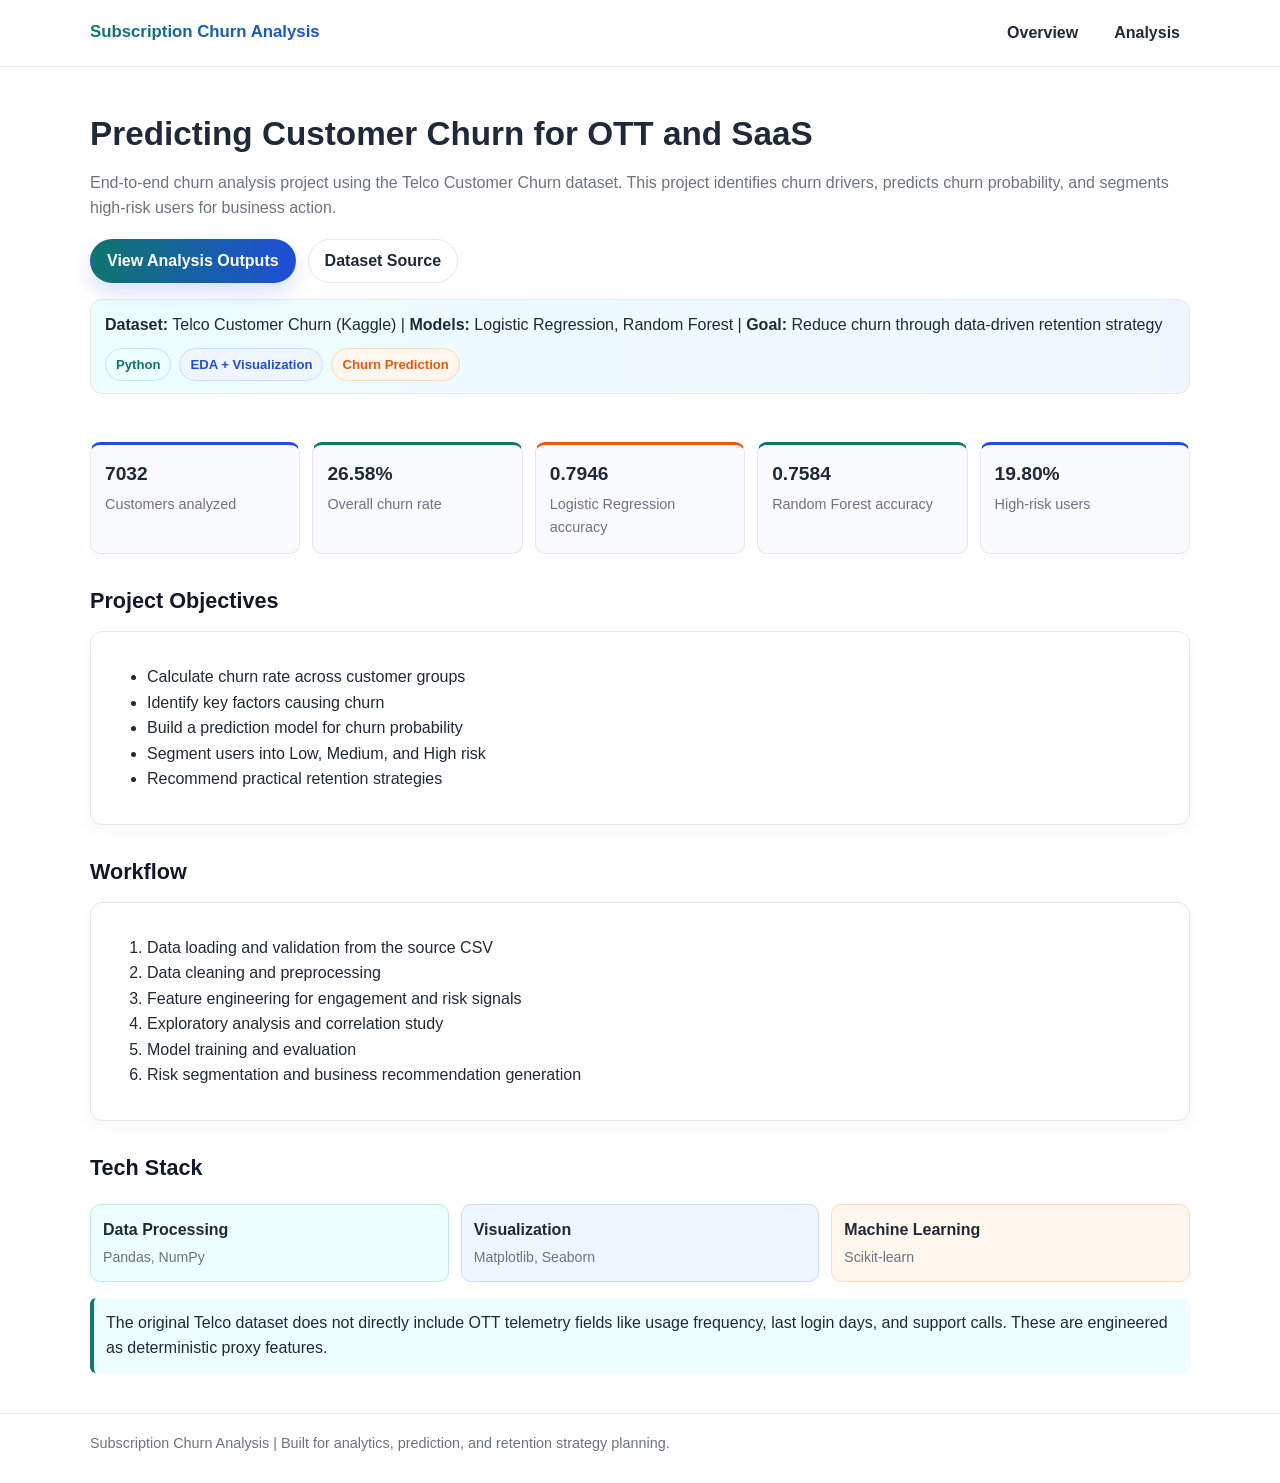
==== templates/index.html @ dae89e7d "first commit" ====
<!DOCTYPE html>
<html lang="en">
<head>
	<meta charset="UTF-8" />
	<meta name="viewport" content="width=device-width, initial-scale=1.0" />
	<title>Subscription Churn Analysis</title>
	<link rel="stylesheet" href="style.css" />
</head>
<body>
	<header>
		<div class="container nav">
			<div class="brand">Subscription Churn Analysis</div>
			<nav class="nav-links">
				<a href="index.html">Overview</a>
				<a href="analysis.html">Analysis</a>
			</nav>
		</div>
	</header>

	<main class="container">
		<section class="hero">
			<h1>Predicting Customer Churn for OTT and SaaS</h1>
			<p>
				End-to-end churn analysis project using the Telco Customer Churn dataset.
				This project identifies churn drivers, predicts churn probability, and segments
				high-risk users for business action.
			</p>
			<div class="hero-actions">
				<a class="button button-primary" href="analysis.html">View Analysis Outputs</a>
				<a class="button button-secondary" href="https://www.kaggle.com/datasets/blastchar/telco-customer-churn" target="_blank" rel="noopener noreferrer">Dataset Source</a>
			</div>
			<div class="hero-banner">
				<strong>Dataset:</strong> Telco Customer Churn (Kaggle) | <strong>Models:</strong>
				Logistic Regression, Random Forest | <strong>Goal:</strong> Reduce churn through data-driven retention strategy
				<div class="chip-row">
					<span class="chip primary">Python</span>
					<span class="chip secondary">EDA + Visualization</span>
					<span class="chip accent">Churn Prediction</span>
				</div>
			</div>
		</section>

		<section class="kpi-grid">
			<article class="kpi">
				<h3>7032</h3>
				<p>Customers analyzed</p>
			</article>
			<article class="kpi">
				<h3>26.58%</h3>
				<p>Overall churn rate</p>
			</article>
			<article class="kpi">
				<h3>0.7946</h3>
				<p>Logistic Regression accuracy</p>
			</article>
			<article class="kpi">
				<h3>0.7584</h3>
				<p>Random Forest accuracy</p>
			</article>
			<article class="kpi">
				<h3>19.80%</h3>
				<p>High-risk users</p>
			</article>
		</section>

		<section class="section">
			<h2>Project Objectives</h2>
			<div class="card">
				<ul>
					<li>Calculate churn rate across customer groups</li>
					<li>Identify key factors causing churn</li>
					<li>Build a prediction model for churn probability</li>
					<li>Segment users into Low, Medium, and High risk</li>
					<li>Recommend practical retention strategies</li>
				</ul>
			</div>
		</section>

		<section class="section">
			<h2>Workflow</h2>
			<div class="card">
				<ol>
					<li>Data loading and validation from the source CSV</li>
					<li>Data cleaning and preprocessing</li>
					<li>Feature engineering for engagement and risk signals</li>
					<li>Exploratory analysis and correlation study</li>
					<li>Model training and evaluation</li>
					<li>Risk segmentation and business recommendation generation</li>
				</ol>
			</div>
		</section>

		<section class="section">
			<h2>Tech Stack</h2>
			<div class="insight-grid">
				<article class="insight-card primary">
					<h3>Data Processing</h3>
					<p>Pandas, NumPy</p>
				</article>
				<article class="insight-card secondary">
					<h3>Visualization</h3>
					<p>Matplotlib, Seaborn</p>
				</article>
				<article class="insight-card accent">
					<h3>Machine Learning</h3>
					<p>Scikit-learn</p>
				</article>
			</div>
			<p class="note">
				The original Telco dataset does not directly include OTT telemetry fields like usage frequency,
				last login days, and support calls. These are engineered as deterministic proxy features.
			</p>
		</section>
	</main>

	<footer>
		<div class="container">
			Subscription Churn Analysis | Built for analytics, prediction, and retention strategy planning.
		</div>
	</footer>
</body>
</html>
---- templates/style.css ----
/* Clean white-theme styling for project pages */
:root {
  --bg: #ffffff;
  --text: #1f2937;
  --muted: #6b7280;
  --line: #e5e7eb;
  --primary: #0f766e;
  --secondary: #1d4ed8;
  --accent: #ea580c;
  --warn: #dc2626;
  --primary-soft: #ecfeff;
  --secondary-soft: #eff6ff;
  --accent-soft: #fff7ed;
  --card: #f9fafb;
}

* {
  box-sizing: border-box;
}

body {
  margin: 0;
  font-family: "Segoe UI", Tahoma, Geneva, Verdana, sans-serif;
  background: var(--bg);
  color: var(--text);
  line-height: 1.6;
}

.container {
  width: min(1100px, 92%);
  margin: 0 auto;
}

header {
  border-bottom: 1px solid var(--line);
  background: #fff;
  position: sticky;
  top: 0;
  z-index: 10;
}

.nav {
  display: flex;
  justify-content: space-between;
  align-items: center;
  padding: 14px 0;
}

.brand {
  font-size: 1.05rem;
  font-weight: 700;
  color: var(--primary);
  background: linear-gradient(90deg, var(--primary), var(--secondary));
  -webkit-background-clip: text;
  background-clip: text;
  color: transparent;
}

.nav-links {
  display: flex;
  gap: 16px;
}

.nav-links a {
  text-decoration: none;
  color: var(--text);
  font-weight: 600;
  padding: 6px 10px;
  border-radius: 8px;
}

.nav-links a:hover {
  color: var(--secondary);
  background: var(--secondary-soft);
}

.hero {
  padding: 40px 0 24px;
}

.hero h1 {
  margin: 0 0 10px;
  font-size: clamp(1.5rem, 2.6vw, 2.2rem);
}

.hero p {
  margin: 0;
  color: var(--muted);
}

.hero-actions {
  display: flex;
  flex-wrap: wrap;
  gap: 12px;
  margin-top: 18px;
}

.button {
  display: inline-flex;
  align-items: center;
  justify-content: center;
  min-height: 44px;
  padding: 0 16px;
  border-radius: 999px;
  border: 1px solid transparent;
  font-weight: 700;
  text-decoration: none;
  transition: transform 0.2s ease, box-shadow 0.2s ease, background-color 0.2s ease,
    color 0.2s ease, border-color 0.2s ease;
}

.button:hover {
  transform: translateY(-1px);
}

.button-primary {
  background: linear-gradient(90deg, var(--primary), var(--secondary));
  color: #fff;
  box-shadow: 0 10px 20px rgba(29, 78, 216, 0.16);
}

.button-primary:hover {
  box-shadow: 0 14px 24px rgba(29, 78, 216, 0.22);
  color: #fff;
}

.button-secondary {
  background: #fff;
  color: var(--text);
  border-color: var(--line);
}

.button-secondary:hover {
  border-color: #c9dcff;
  background: var(--secondary-soft);
  color: var(--secondary);
}

.hero-banner {
  margin-top: 16px;
  border: 1px solid var(--line);
  background: linear-gradient(90deg, var(--primary-soft), var(--secondary-soft));
  border-radius: 12px;
  padding: 12px 14px;
}

.chip-row {
  display: flex;
  flex-wrap: wrap;
  gap: 8px;
  margin-top: 10px;
}

.chip {
  font-size: 0.82rem;
  font-weight: 600;
  border: 1px solid transparent;
  border-radius: 999px;
  padding: 5px 10px;
}

.chip.primary {
  color: var(--primary);
  background: var(--primary-soft);
  border-color: #bfe7e5;
}

.chip.secondary {
  color: var(--secondary);
  background: var(--secondary-soft);
  border-color: #c9dcff;
}

.chip.accent {
  color: var(--accent);
  background: var(--accent-soft);
  border-color: #ffd9b0;
}

.kpi-grid {
  display: grid;
  grid-template-columns: repeat(5, minmax(120px, 1fr));
  gap: 12px;
  margin: 24px 0 30px;
}

.kpi {
  background: var(--card);
  border: 1px solid var(--line);
  border-radius: 10px;
  padding: 14px;
  border-top: 3px solid var(--secondary);
}

.kpi:nth-child(2n) {
  border-top-color: var(--primary);
}

.kpi:nth-child(3n) {
  border-top-color: var(--accent);
}

.kpi h3 {
  margin: 0;
  font-size: 1.2rem;
}

.kpi p {
  margin: 4px 0 0;
  color: var(--muted);
  font-size: 0.9rem;
}

.section {
  margin: 30px 0;
}

.section h2 {
  margin: 0 0 12px;
  font-size: 1.35rem;
  color: #111827;
}

.card {
  border: 1px solid var(--line);
  border-radius: 12px;
  padding: 16px;
  background: #fff;
  box-shadow: 0 6px 18px rgba(15, 23, 42, 0.04);
}

.note {
  border-left: 4px solid var(--primary);
  background: var(--primary-soft);
  padding: 12px;
  border-radius: 6px;
}

.chart-grid {
  display: grid;
  grid-template-columns: repeat(2, minmax(280px, 1fr));
  gap: 16px;
}

.chart-card {
  border: 1px solid var(--line);
  border-radius: 10px;
  background: #fff;
  overflow: hidden;
  box-shadow: 0 8px 18px rgba(15, 23, 42, 0.05);
}

.chart-card:nth-child(3n + 1) {
  border-top: 3px solid var(--secondary);
}

.chart-card:nth-child(3n + 2) {
  border-top: 3px solid var(--primary);
}

.chart-card:nth-child(3n + 3) {
  border-top: 3px solid var(--accent);
}

.chart-card img {
  width: 100%;
  display: block;
  background: #fff;
}

.chart-copy {
  padding: 12px 14px 14px;
}

.chart-copy h3 {
  margin: 0 0 6px;
  font-size: 1rem;
}

.chart-copy p {
  margin: 0;
  color: var(--muted);
  font-size: 0.92rem;
}

.chart-copy ul {
  margin: 8px 0 0;
  color: var(--muted);
  padding-left: 18px;
  font-size: 0.9rem;
}

.insight-grid {
  display: grid;
  grid-template-columns: repeat(3, minmax(180px, 1fr));
  gap: 12px;
  margin: 18px 0 10px;
}

.insight-card {
  border: 1px solid var(--line);
  border-radius: 10px;
  padding: 12px;
  background: #fff;
}

.insight-card h3 {
  margin: 0;
  font-size: 1rem;
}

.insight-card p {
  margin: 4px 0 0;
  color: var(--muted);
  font-size: 0.88rem;
}

.insight-card.primary {
  background: var(--primary-soft);
  border-color: #bfe7e5;
}

.insight-card.secondary {
  background: var(--secondary-soft);
  border-color: #c9dcff;
}

.insight-card.accent {
  background: var(--accent-soft);
  border-color: #ffd9b0;
}

footer {
  margin-top: 40px;
  border-top: 1px solid var(--line);
  color: var(--muted);
  font-size: 0.9rem;
  padding: 18px 0 28px;
}

@media (max-width: 860px) {
  .hero-actions {
    flex-direction: column;
    align-items: stretch;
  }

  .kpi-grid {
    grid-template-columns: repeat(2, minmax(140px, 1fr));
  }

  .chart-grid {
    grid-template-columns: 1fr;
  }

  .insight-grid {
    grid-template-columns: 1fr;
  }
}
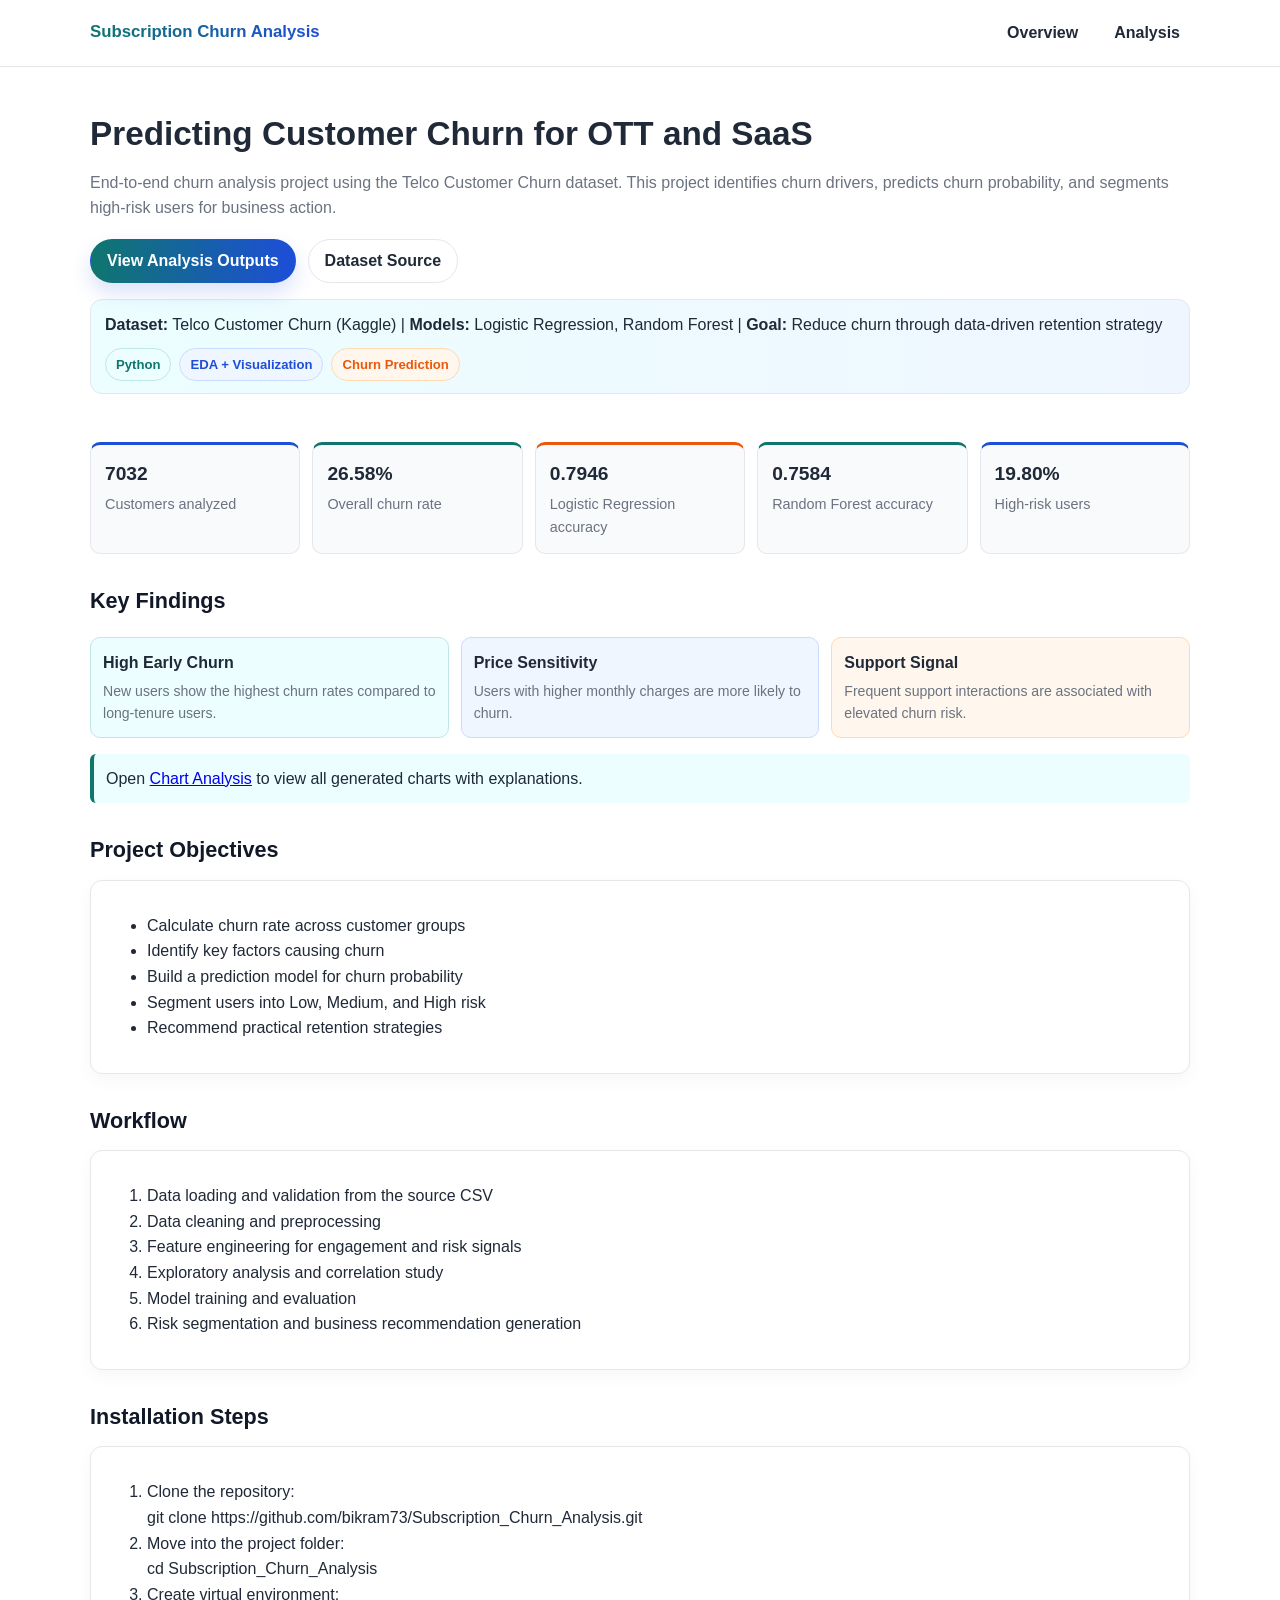
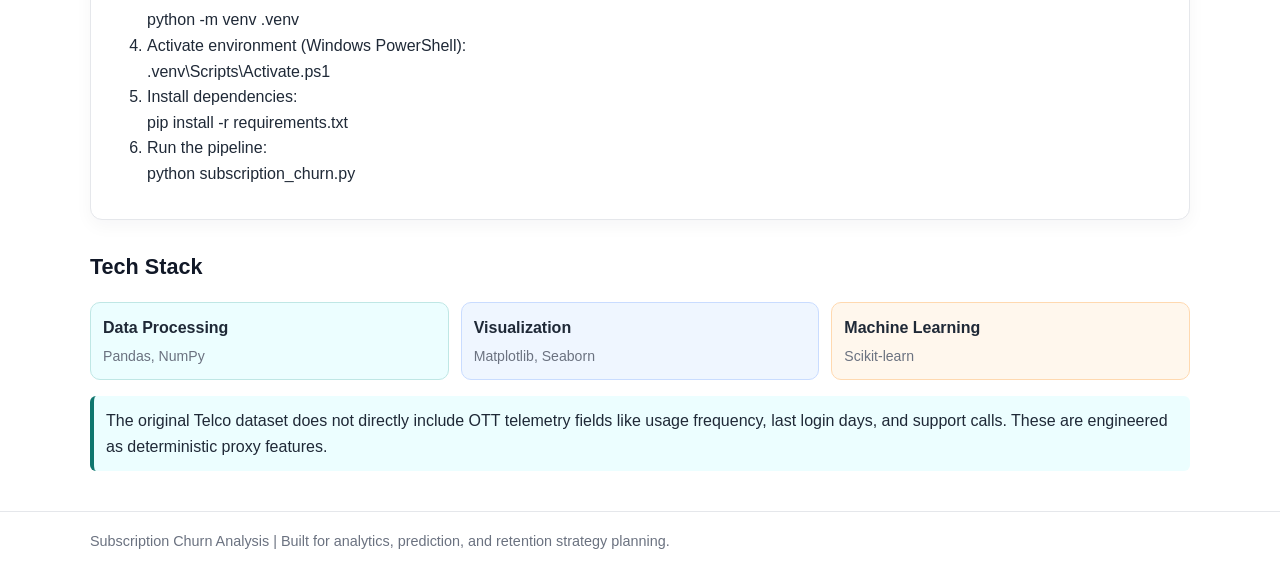
==== commit 4955edf2: "first commit" ====
--- a/templates/index.html
+++ b/templates/index.html
@@ -4,15 +4,15 @@
 	<meta charset="UTF-8" />
 	<meta name="viewport" content="width=device-width, initial-scale=1.0" />
 	<title>Subscription Churn Analysis</title>
-	<link rel="stylesheet" href="style.css" />
+	<link rel="stylesheet" href="/templates/style.css" />
 </head>
 <body>
 	<header>
 		<div class="container nav">
 			<div class="brand">Subscription Churn Analysis</div>
 			<nav class="nav-links">
-				<a href="index.html">Overview</a>
-				<a href="analysis.html">Analysis</a>
+				<a href="/">Overview</a>
+				<a href="/analysis.html">Analysis</a>
 			</nav>
 		</div>
 	</header>
@@ -26,7 +26,7 @@
 				high-risk users for business action.
 			</p>
 			<div class="hero-actions">
-				<a class="button button-primary" href="analysis.html">View Analysis Outputs</a>
+				<a class="button button-primary" href="/analysis.html">View Analysis Outputs</a>
 				<a class="button button-secondary" href="https://www.kaggle.com/datasets/blastchar/telco-customer-churn" target="_blank" rel="noopener noreferrer">Dataset Source</a>
 			</div>
 			<div class="hero-banner">
@@ -64,6 +64,27 @@
 		</section>
 
 		<section class="section">
+			<h2>Key Findings</h2>
+			<div class="insight-grid">
+				<article class="insight-card primary">
+					<h3>High Early Churn</h3>
+					<p>New users show the highest churn rates compared to long-tenure users.</p>
+				</article>
+				<article class="insight-card secondary">
+					<h3>Price Sensitivity</h3>
+					<p>Users with higher monthly charges are more likely to churn.</p>
+				</article>
+				<article class="insight-card accent">
+					<h3>Support Signal</h3>
+					<p>Frequent support interactions are associated with elevated churn risk.</p>
+				</article>
+			</div>
+			<p class="note">
+				Open <a href="/analysis.html">Chart Analysis</a> to view all generated charts with explanations.
+			</p>
+		</section>
+
+		<section class="section">
 			<h2>Project Objectives</h2>
 			<div class="card">
 				<ul>
@@ -86,6 +107,20 @@
 					<li>Exploratory analysis and correlation study</li>
 					<li>Model training and evaluation</li>
 					<li>Risk segmentation and business recommendation generation</li>
+				</ol>
+			</div>
+		</section>
+
+		<section class="section">
+			<h2>Installation Steps</h2>
+			<div class="card">
+				<ol>
+					<li>Clone the repository:<br />git clone https://github.com/bikram73/Subscription_Churn_Analysis.git</li>
+					<li>Move into the project folder:<br />cd Subscription_Churn_Analysis</li>
+					<li>Create virtual environment:<br />python -m venv .venv</li>
+					<li>Activate environment (Windows PowerShell):<br />.venv\Scripts\Activate.ps1</li>
+					<li>Install dependencies:<br />pip install -r requirements.txt</li>
+					<li>Run the pipeline:<br />python subscription_churn.py</li>
 				</ol>
 			</div>
 		</section>
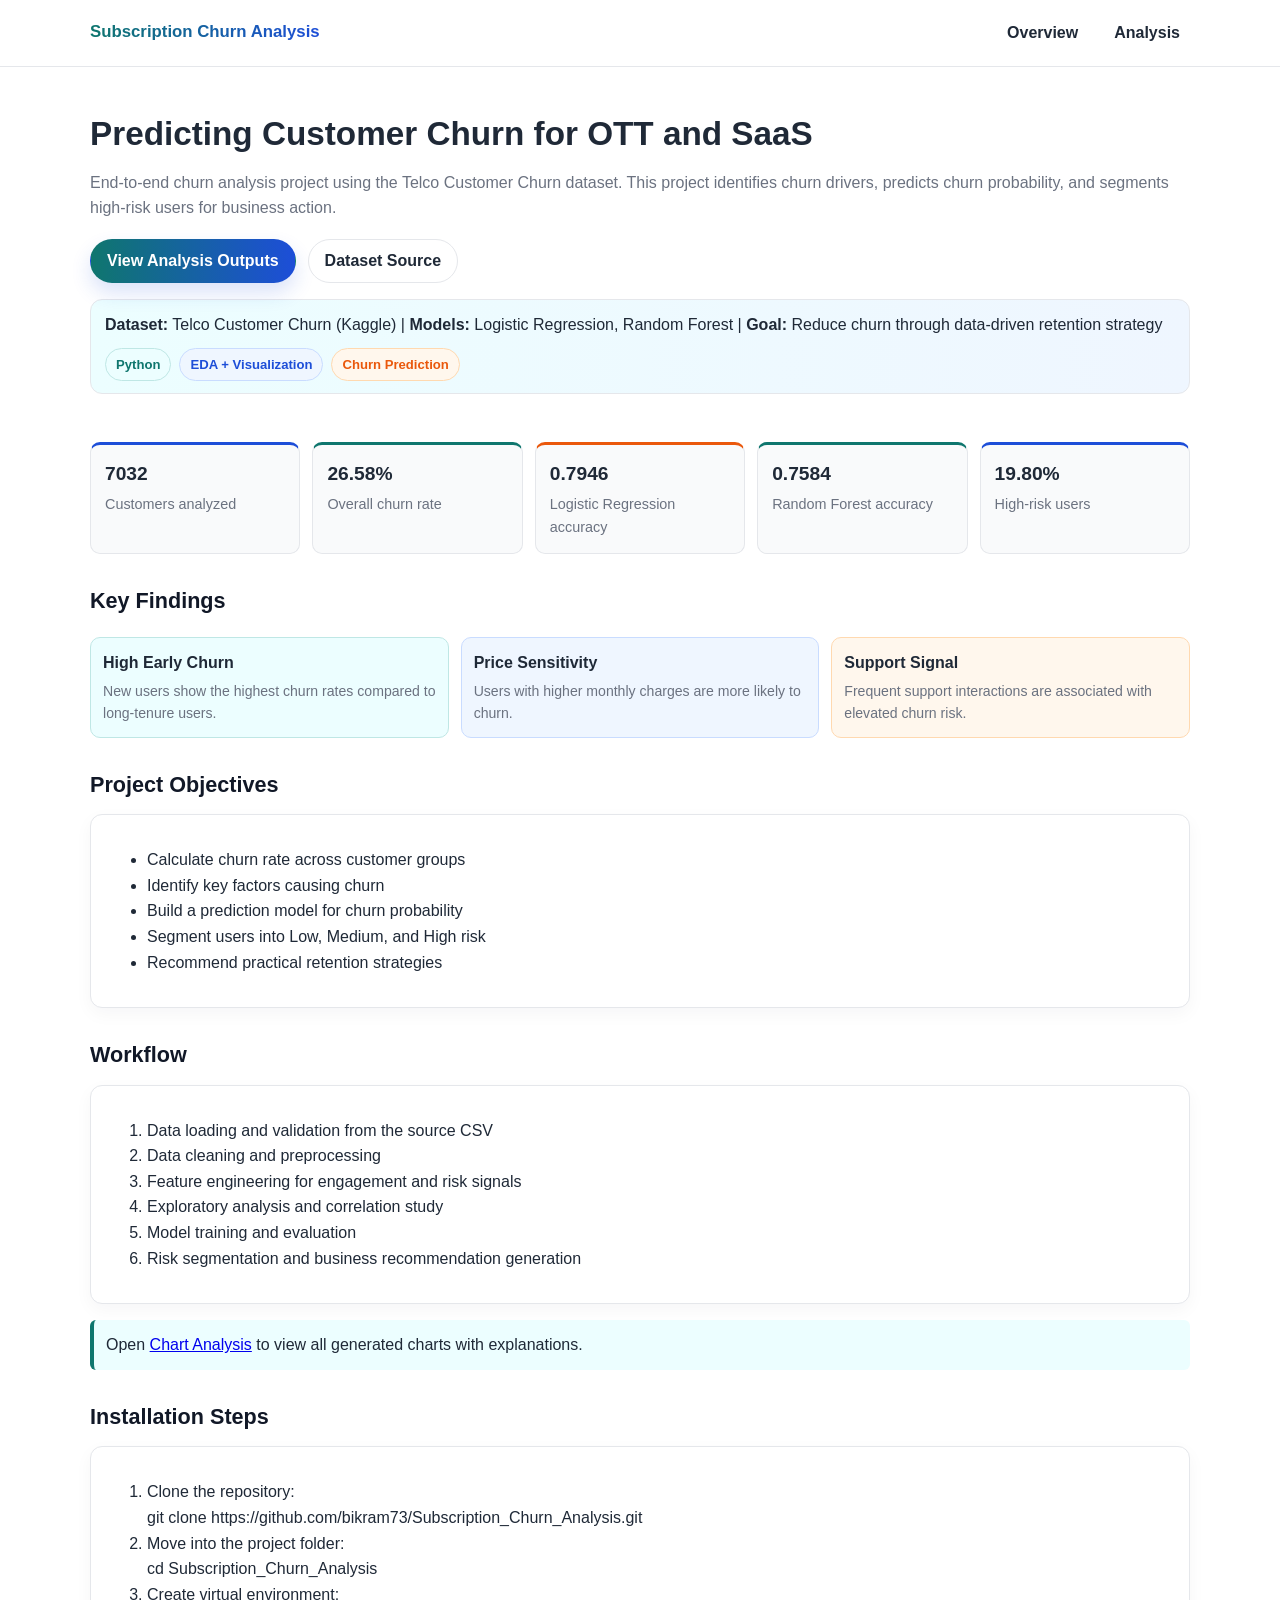
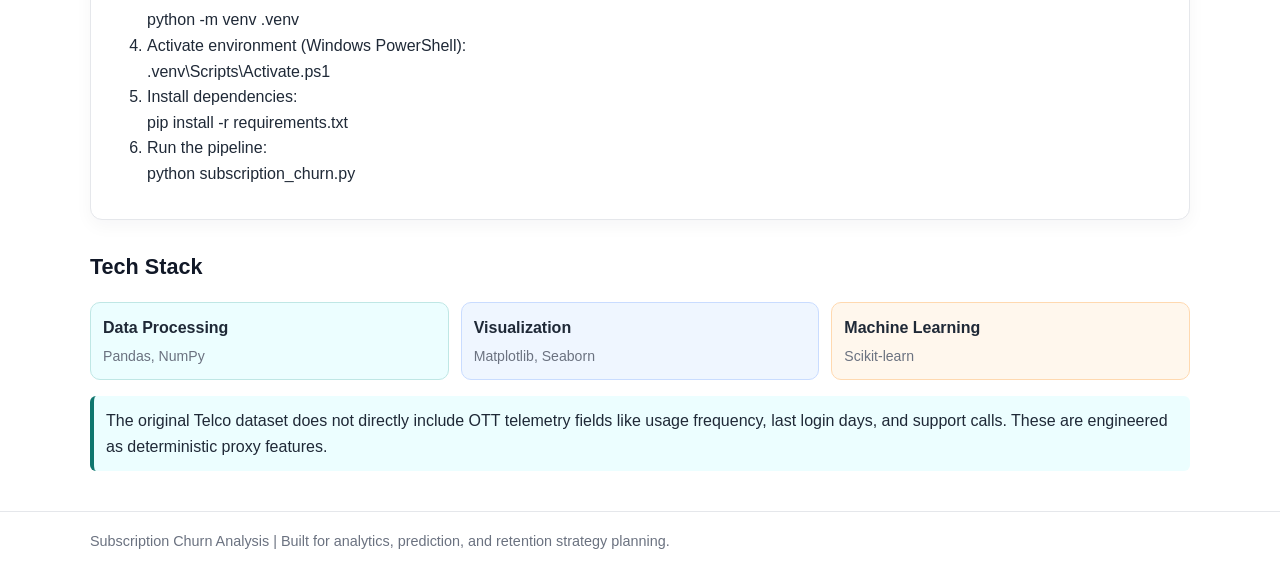
==== commit 29888279: "first commit" ====
--- a/templates/index.html
+++ b/templates/index.html
@@ -79,9 +79,6 @@
 					<p>Frequent support interactions are associated with elevated churn risk.</p>
 				</article>
 			</div>
-			<p class="note">
-				Open <a href="/analysis.html">Chart Analysis</a> to view all generated charts with explanations.
-			</p>
 		</section>
 
 		<section class="section">
@@ -109,6 +106,9 @@
 					<li>Risk segmentation and business recommendation generation</li>
 				</ol>
 			</div>
+            <p class="note">
+				Open <a href="/analysis.html">Chart Analysis</a> to view all generated charts with explanations.
+			</p>
 		</section>
 
 		<section class="section">
